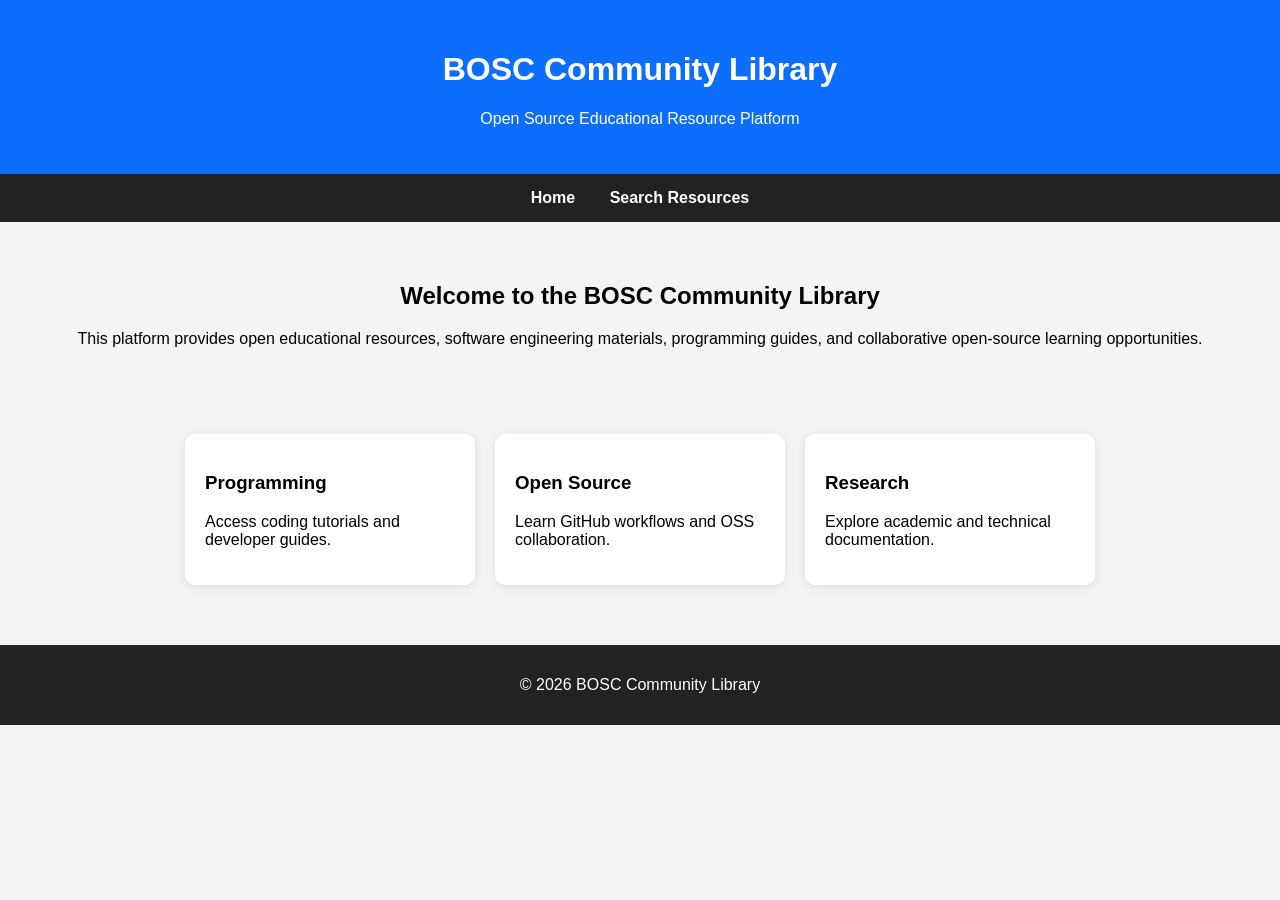
==== index.html @ 1a2db0ca "feat: implemented homepage and searchable resource system" ====
<!DOCTYPE html>
<html lang="en">
<head>
    <meta charset="UTF-8">
    <meta name="viewport" content="width=device-width, initial-scale=1.0">
    <title>BOSC Community Library</title>

    <link rel="stylesheet" href="assets/css/style.css">
</head>
<body>

    <header>
        <h1>BOSC Community Library</h1>
        <p>Open Source Educational Resource Platform</p>
    </header>

    <nav>
        <a href="index.html">Home</a>
        <a href="search.html">Search Resources</a>
    </nav>

    <section class="hero">
        <h2>Welcome to the BOSC Community Library</h2>

        <p>
            This platform provides open educational resources,
            software engineering materials, programming guides,
            and collaborative open-source learning opportunities.
        </p>
    </section>

    <section class="resources">

        <div class="card">
            <h3>Programming</h3>
            <p>Access coding tutorials and developer guides.</p>
        </div>

        <div class="card">
            <h3>Open Source</h3>
            <p>Learn GitHub workflows and OSS collaboration.</p>
        </div>

        <div class="card">
            <h3>Research</h3>
            <p>Explore academic and technical documentation.</p>
        </div>

    </section>

    <footer>
        <p>© 2026 BOSC Community Library</p>
    </footer>

</body>
</html>
---- assets/css/style.css ----
body {
    margin: 0;
    font-family: Arial, sans-serif;
    background: #f4f4f4;
}

header {
    background: #0d6efd;
    color: white;
    text-align: center;
    padding: 30px;
}

nav {
    background: #222;
    padding: 15px;
    text-align: center;
}

nav a {
    color: white;
    text-decoration: none;
    margin: 15px;
    font-weight: bold;
}

.hero {
    padding: 40px;
    text-align: center;
}

.resources {
    display: flex;
    justify-content: center;
    gap: 20px;
    padding: 30px;
    flex-wrap: wrap;
}

.card {
    background: white;
    width: 250px;
    padding: 20px;
    border-radius: 10px;
    box-shadow: 0px 2px 10px rgba(0,0,0,0.1);
}

footer {
    background: #222;
    color: white;
    text-align: center;
    padding: 15px;
    margin-top: 30px;
}
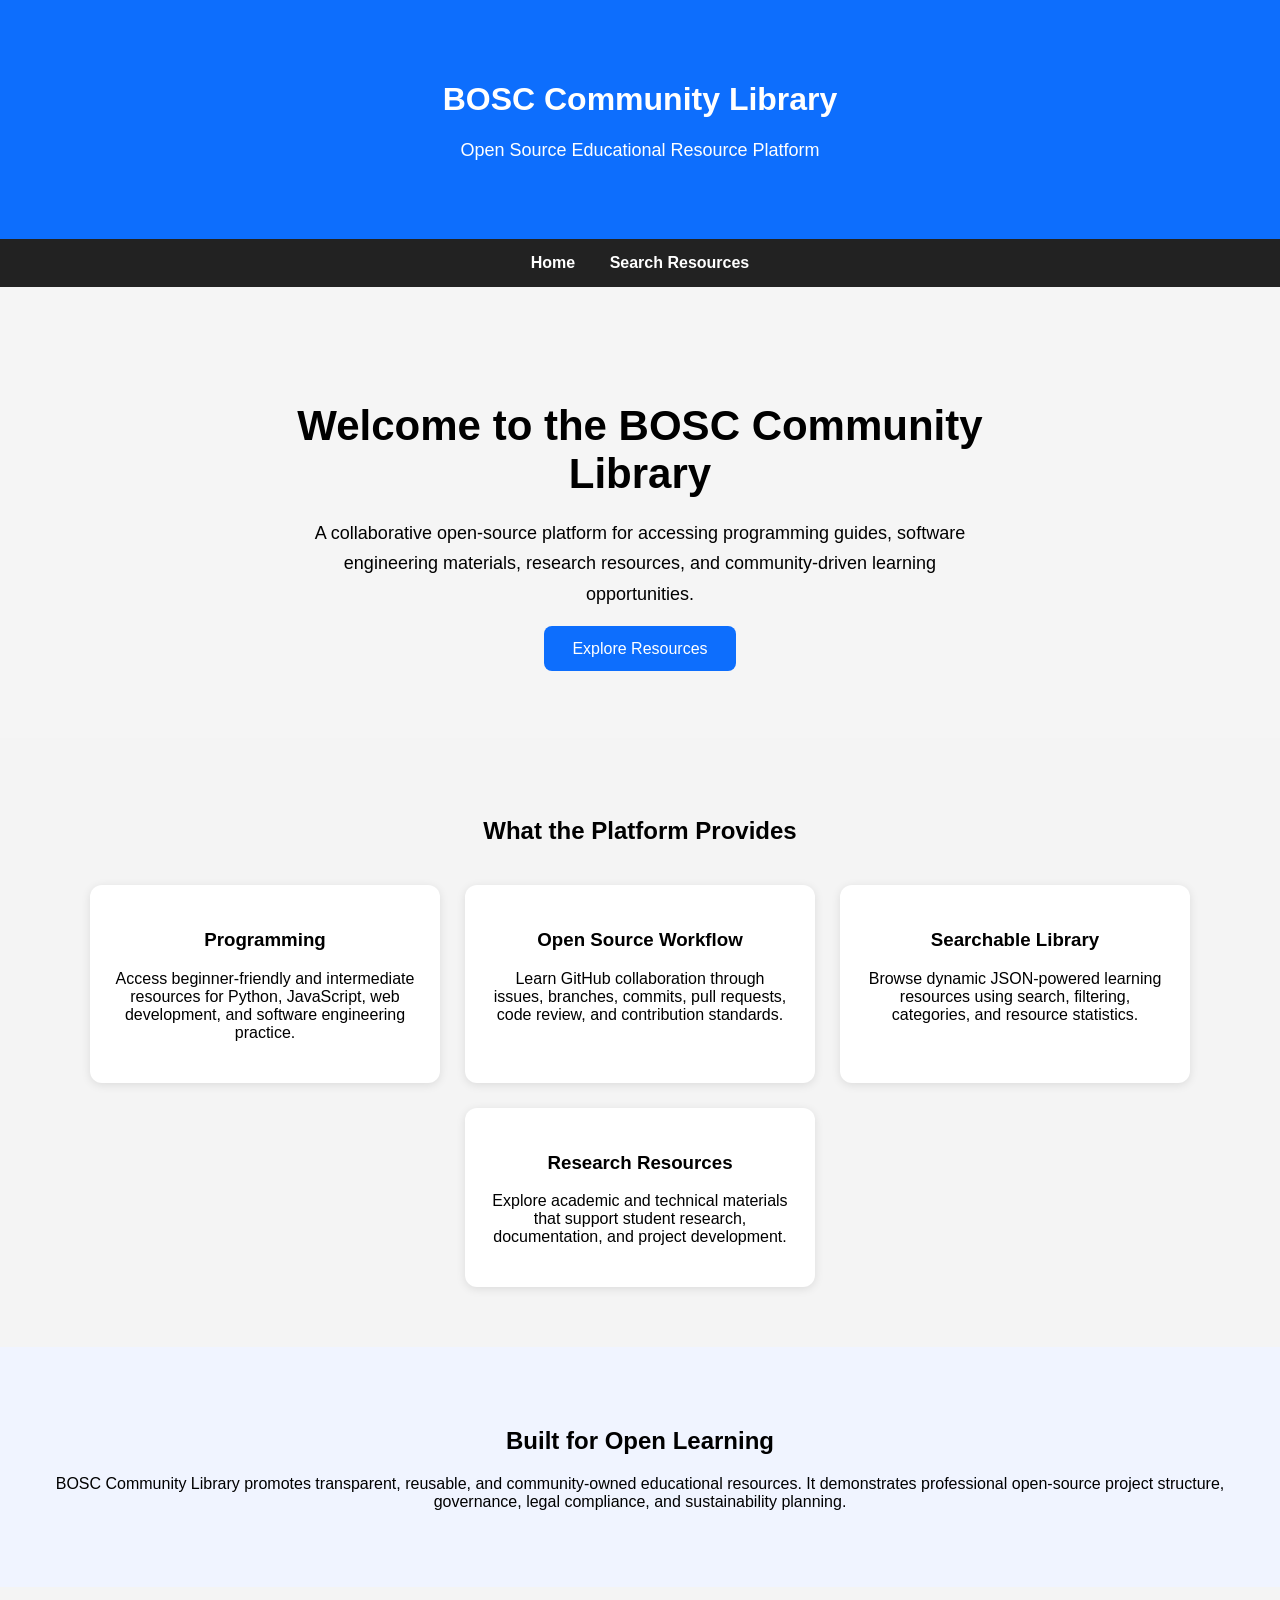
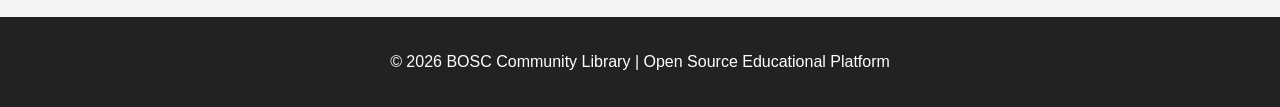
==== commit 7ef587f6: "feat: modernized homepage UI and responsive layout" ====
--- a/index.html
+++ b/index.html
@@ -9,48 +9,83 @@
 </head>
 <body>
 
-    <header>
-        <h1>BOSC Community Library</h1>
-        <p>Open Source Educational Resource Platform</p>
-    </header>
+<header class="main-header">
+    <h1>BOSC Community Library</h1>
+    <p>Open Source Educational Resource Platform</p>
+</header>
 
-    <nav>
-        <a href="index.html">Home</a>
-        <a href="search.html">Search Resources</a>
-    </nav>
+<nav>
+    <a href="index.html">Home</a>
+    <a href="search.html">Search Resources</a>
+</nav>
 
-    <section class="hero">
+<section class="hero-section">
+    <div class="hero-content">
         <h2>Welcome to the BOSC Community Library</h2>
 
         <p>
-            This platform provides open educational resources,
-            software engineering materials, programming guides,
-            and collaborative open-source learning opportunities.
+            A collaborative open-source platform for accessing programming guides,
+            software engineering materials, research resources, and community-driven
+            learning opportunities.
         </p>
-    </section>
 
-    <section class="resources">
+        <a href="search.html" class="hero-button">Explore Resources</a>
+    </div>
+</section>
 
-        <div class="card">
+<section class="features-section">
+    <h2>What the Platform Provides</h2>
+
+    <div class="feature-grid">
+
+        <div class="feature-card">
             <h3>Programming</h3>
-            <p>Access coding tutorials and developer guides.</p>
+            <p>
+                Access beginner-friendly and intermediate resources for Python,
+                JavaScript, web development, and software engineering practice.
+            </p>
         </div>
 
-        <div class="card">
-            <h3>Open Source</h3>
-            <p>Learn GitHub workflows and OSS collaboration.</p>
+        <div class="feature-card">
+            <h3>Open Source Workflow</h3>
+            <p>
+                Learn GitHub collaboration through issues, branches, commits,
+                pull requests, code review, and contribution standards.
+            </p>
         </div>
 
-        <div class="card">
-            <h3>Research</h3>
-            <p>Explore academic and technical documentation.</p>
+        <div class="feature-card">
+            <h3>Searchable Library</h3>
+            <p>
+                Browse dynamic JSON-powered learning resources using search,
+                filtering, categories, and resource statistics.
+            </p>
         </div>
 
-    </section>
+        <div class="feature-card">
+            <h3>Research Resources</h3>
+            <p>
+                Explore academic and technical materials that support student
+                research, documentation, and project development.
+            </p>
+        </div>
 
-    <footer>
-        <p>© 2026 BOSC Community Library</p>
-    </footer>
+    </div>
+</section>
+
+<section class="community-section">
+    <h2>Built for Open Learning</h2>
+
+    <p>
+        BOSC Community Library promotes transparent, reusable, and community-owned
+        educational resources. It demonstrates professional open-source project
+        structure, governance, legal compliance, and sustainability planning.
+    </p>
+</section>
+
+<footer>
+    <p>© 2026 BOSC Community Library | Open Source Educational Platform</p>
+</footer>
 
 </body>
 </html>
--- a/assets/css/style.css
+++ b/assets/css/style.css
@@ -51,4 +51,164 @@
     text-align: center;
     padding: 15px;
     margin-top: 30px;
+}
+.resource-card {
+    background: white;
+    padding: 18px;
+    margin: 15px auto;
+    width: 70%;
+    max-width: 600px;
+    border-radius: 10px;
+    box-shadow: 0px 2px 8px rgba(0,0,0,0.1);
+    text-align: left;
+}
+
+.resource-card h3 {
+    color: #0d6efd;
+    margin-bottom: 8px;
+}
+.stats-box {
+    background: white;
+    width: 70%;
+    max-width: 600px;
+    margin: 15px auto;
+    padding: 15px;
+    border-radius: 10px;
+    box-shadow: 0px 2px 8px rgba(0,0,0,0.1);
+}
+select {
+    padding: 10px;
+    margin-bottom: 15px;
+    border-radius: 5px;
+    border: 1px solid #ccc;
+}
+.stats-box {
+    background: white;
+    width: 300px;
+    margin: 20px auto;
+    padding: 15px;
+    border-radius: 10px;
+    box-shadow: 0px 2px 8px rgba(0,0,0,0.1);
+    text-align: center;
+}
+
+.stats-box p {
+    margin: 10px 0;
+    font-size: 16px;
+    font-weight: bold;
+}
+.resource-dashboard {
+    margin: 30px auto;
+    text-align: center;
+}
+
+.dashboard-cards {
+    display: flex;
+    justify-content: center;
+    gap: 20px;
+    flex-wrap: wrap;
+}
+
+.dashboard-card {
+    background: white;
+    width: 180px;
+    padding: 20px;
+    border-radius: 12px;
+    box-shadow: 0px 2px 8px rgba(0,0,0,0.1);
+}
+
+.dashboard-card h3 {
+    color: #0d6efd;
+    font-size: 32px;
+    margin: 0;
+}
+
+.dashboard-card p {
+    margin-top: 10px;
+    font-weight: bold;
+}
+.main-header {
+    background: #0d6efd;
+    color: white;
+    text-align: center;
+    padding: 60px 20px;
+}
+
+.main-header p {
+    margin-top: 10px;
+    font-size: 18px;
+}
+
+.hero-section {
+    padding: 80px 20px;
+    text-align: center;
+    background: #f5f5f5;
+}
+
+.hero-content {
+    max-width: 700px;
+    margin: auto;
+}
+
+.hero-content h2 {
+    font-size: 42px;
+    margin-bottom: 20px;
+}
+
+.hero-content p {
+    font-size: 18px;
+    line-height: 1.7;
+    margin-bottom: 30px;
+}
+
+.hero-button {
+    background: #0d6efd;
+    color: white;
+    padding: 14px 28px;
+    text-decoration: none;
+    border-radius: 8px;
+    transition: 0.3s;
+}
+
+.hero-button:hover {
+    background: #084298;
+}
+
+.features-section {
+    padding: 60px 20px;
+    text-align: center;
+}
+
+.feature-grid {
+    display: flex;
+    justify-content: center;
+    gap: 25px;
+    flex-wrap: wrap;
+    margin-top: 40px;
+}
+
+.feature-card {
+    background: white;
+    width: 300px;
+    padding: 25px;
+    border-radius: 12px;
+    box-shadow: 0px 2px 10px rgba(0,0,0,0.1);
+    transition: 0.3s;
+}
+
+.feature-card:hover {
+    transform: translateY(-5px);
+}
+
+.community-section {
+    padding: 60px 20px;
+    background: #f0f4ff;
+    text-align: center;
+}
+
+footer {
+    background: #222;
+    color: white;
+    text-align: center;
+    padding: 20px;
 }
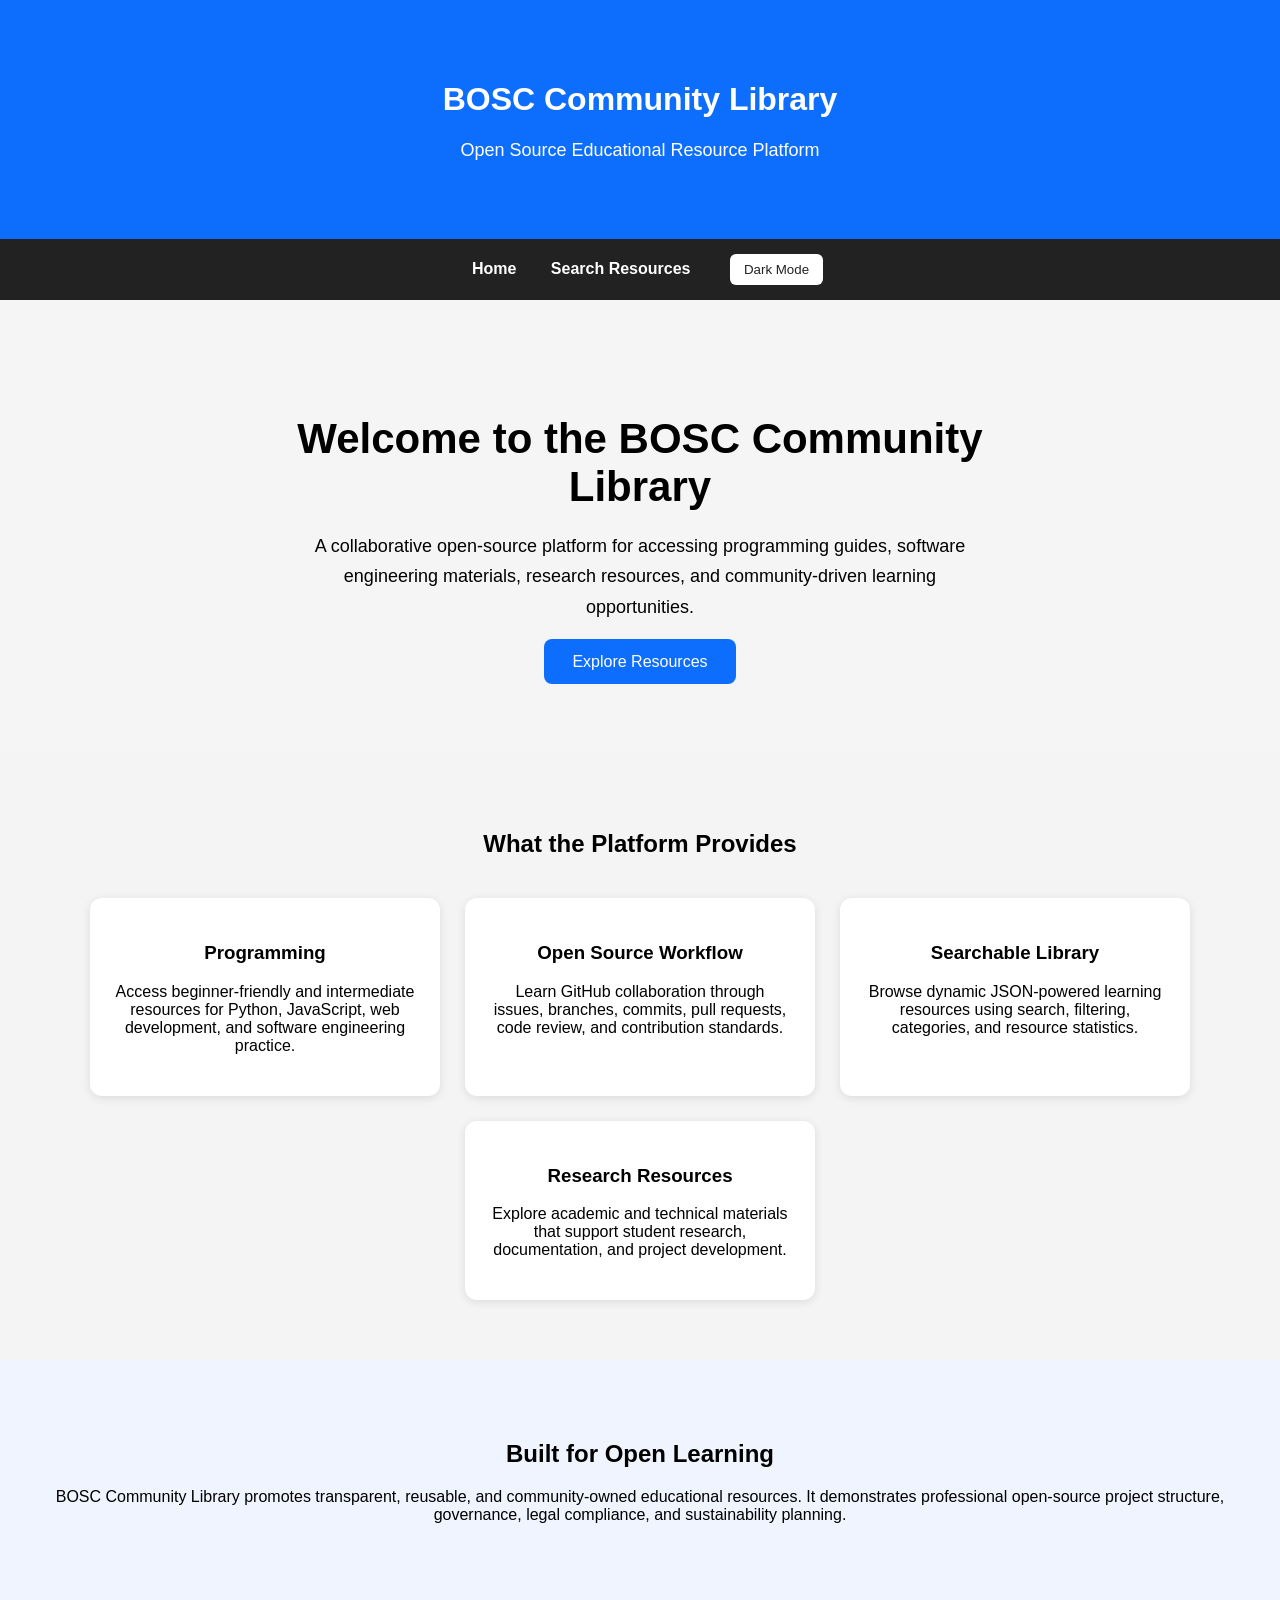
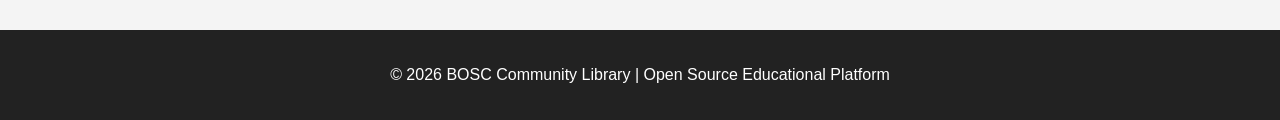
==== commit 7fb7f3c5: "feat:added functional dark mode toggle with persistent theme" ====
--- a/index.html
+++ b/index.html
@@ -6,6 +6,7 @@
     <title>BOSC Community Library</title>
 
     <link rel="stylesheet" href="assets/css/style.css">
+    <script src="assets/js/theme.js"></script>
 </head>
 <body>
 
@@ -17,6 +18,7 @@
 <nav>
     <a href="index.html">Home</a>
     <a href="search.html">Search Resources</a>
+    <button id="themeToggle" onclick="toggleTheme()">Dark Mode</button>
 </nav>
 
 <section class="hero-section">
@@ -83,9 +85,13 @@
     </p>
 </section>
 
+
+
+
 <footer>
     <p>© 2026 BOSC Community Library | Open Source Educational Platform</p>
 </footer>
 
+<script src="assets/js/theme.js"></script>
 </body>
 </html>
--- a/assets/css/style.css
+++ b/assets/css/style.css
@@ -211,4 +211,43 @@
     color: white;
     text-align: center;
     padding: 20px;
+}
+#themeToggle {
+    margin-left: 20px;
+    padding: 8px 14px;
+    background: #ffffff;
+    color: #222;
+    border: none;
+    border-radius: 6px;
+    cursor: pointer;
+}
+
+.dark-mode {
+    background: #121212;
+    color: #f5f5f5;
+}
+
+.dark-mode .hero-section,
+.dark-mode .hero,
+.dark-mode .features-section {
+    background: #181818;
+}
+
+.dark-mode .feature-card,
+.dark-mode .card,
+.dark-mode .resource-card,
+.dark-mode .stat-card {
+    background: #242424;
+    color: #f5f5f5;
+}
+
+.dark-mode .community-section {
+    background: #1e1e1e;
+}
+
+.dark-mode input,
+.dark-mode select {
+    background: #242424;
+    color: #f5f5f5;
+    border: 1px solid #555;
 }
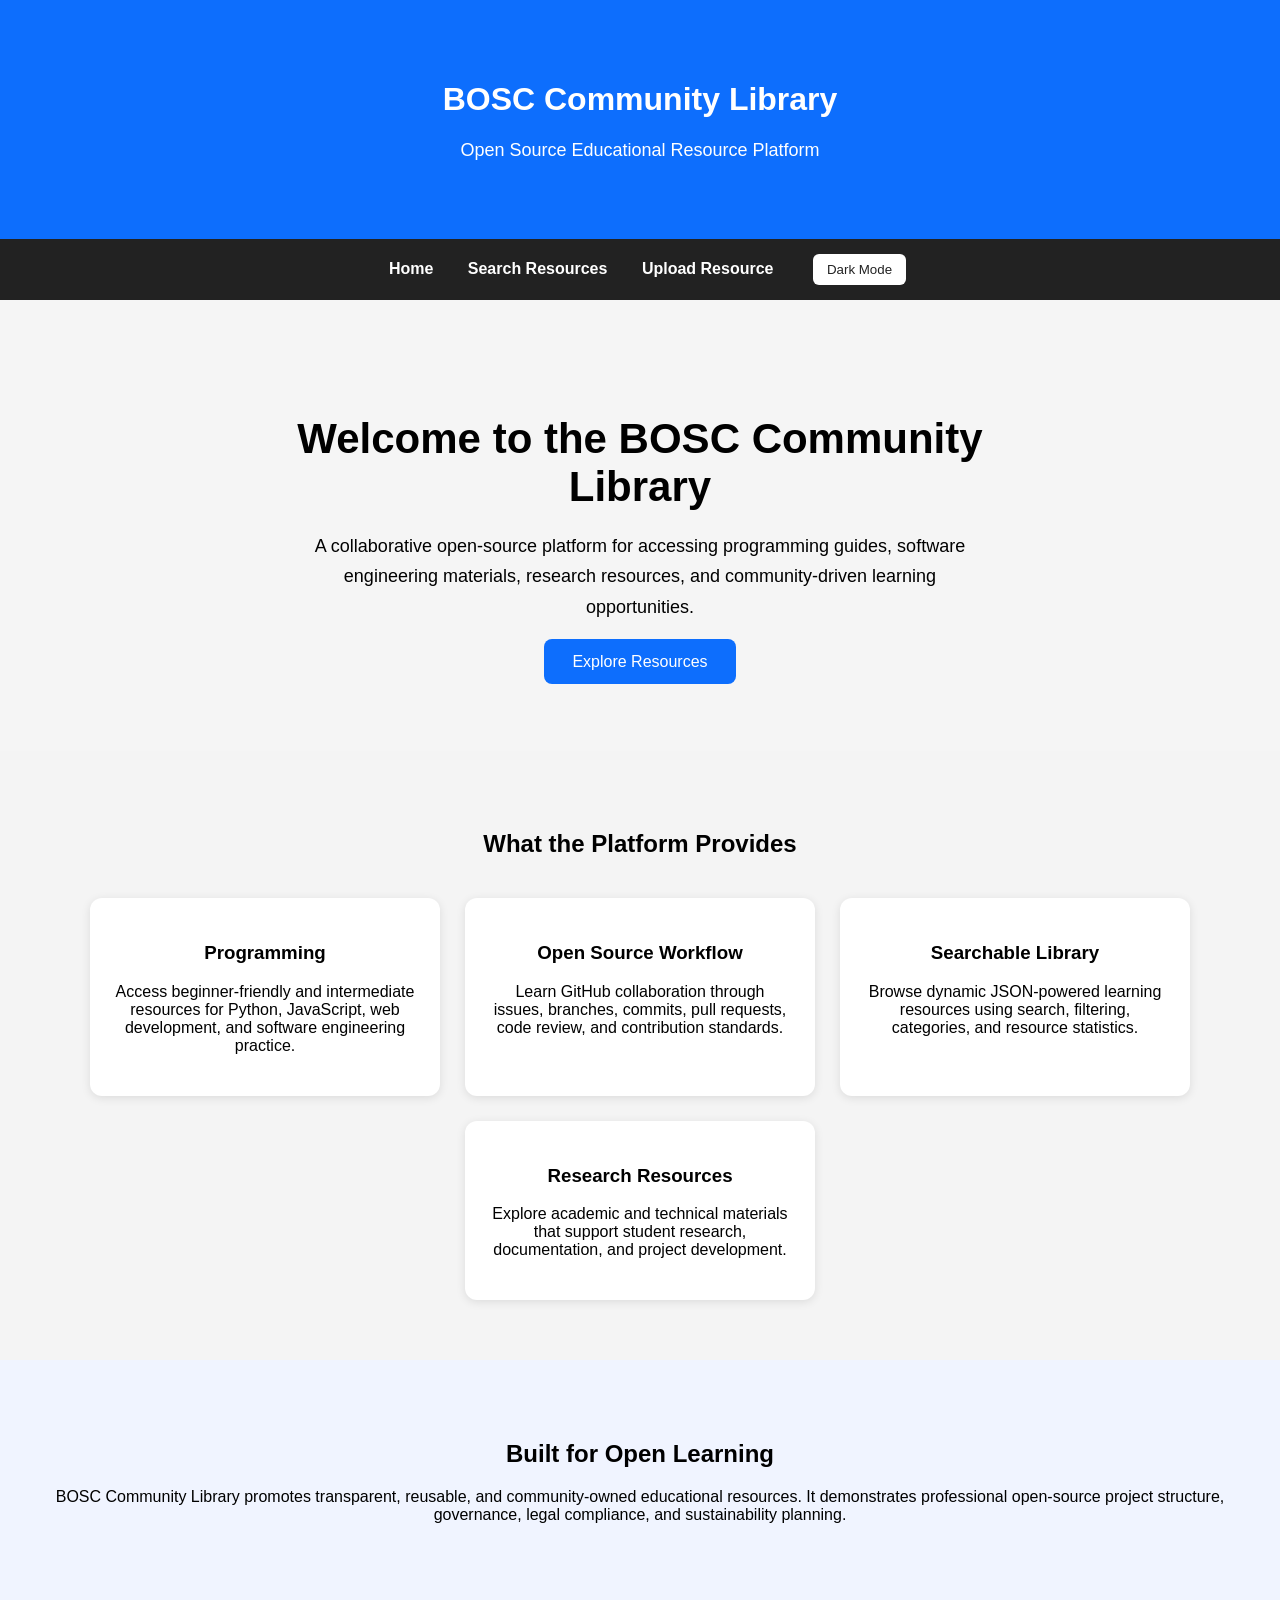
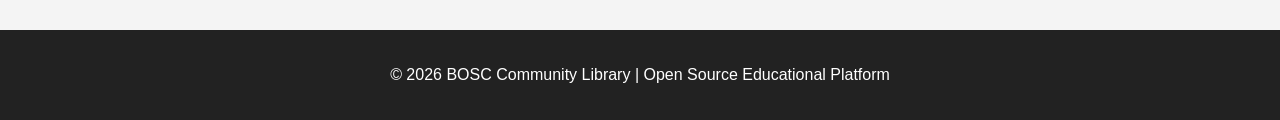
==== commit 0e9153d5: "feat: added PDF upload sytem" ====
--- a/index.html
+++ b/index.html
@@ -18,6 +18,7 @@
 <nav>
     <a href="index.html">Home</a>
     <a href="search.html">Search Resources</a>
+    <a href="upload.html">Upload Resource</a>
     <button id="themeToggle" onclick="toggleTheme()">Dark Mode</button>
 </nav>
 
--- a/assets/css/style.css
+++ b/assets/css/style.css
@@ -250,4 +250,69 @@
     background: #242424;
     color: #f5f5f5;
     border: 1px solid #555;
+}.dashboard {
+    display: grid;
+    grid-template-columns: repeat(4, 1fr);
+    gap: 22px;
+    max-width: 950px;
+    margin: 35px auto;
+    padding: 25px;
+    background: #fff7ed;
+    border-radius: 18px;
+    box-shadow: 0px 4px 16px rgba(0,0,0,0.08);
+}
+
+.stat-card {
+    background: linear-gradient(135deg, #ffffff, #fff1dd);
+    padding: 26px 18px;
+    border-radius: 16px;
+    box-shadow: 0px 5px 14px rgba(0,0,0,0.12);
+    text-align: center;
+    transition: 0.3s ease;
+    border-top: 5px solid #f59e0b;
+}
+
+.stat-card:hover {
+    transform: translateY(-6px);
+}
+
+.stat-card h3 {
+    color: #f59e0b;
+    font-size: 36px;
+    margin-bottom: 8px;
+}
+
+.stat-card p {
+    font-size: 14px;
+    font-weight: bold;
+    color: #333;
+}
+
+.dark-mode .dashboard {
+    background: #2a2118;
+}
+
+.dark-mode .stat-card {
+    background: linear-gradient(135deg, #242424, #3a2a18);
+    border-top: 5px solid #fbbf24;
+}
+
+.dark-mode .stat-card h3 {
+    color: #fbbf24;
+}
+
+.dark-mode .stat-card p {
+    color: #f5f5f5;
+}
+
+@media (max-width: 900px) {
+    .dashboard {
+        grid-template-columns: repeat(2, 1fr);
+    }
+}
+
+@media (max-width: 500px) {
+    .dashboard {
+        grid-template-columns: 1fr;
+    }
 }
